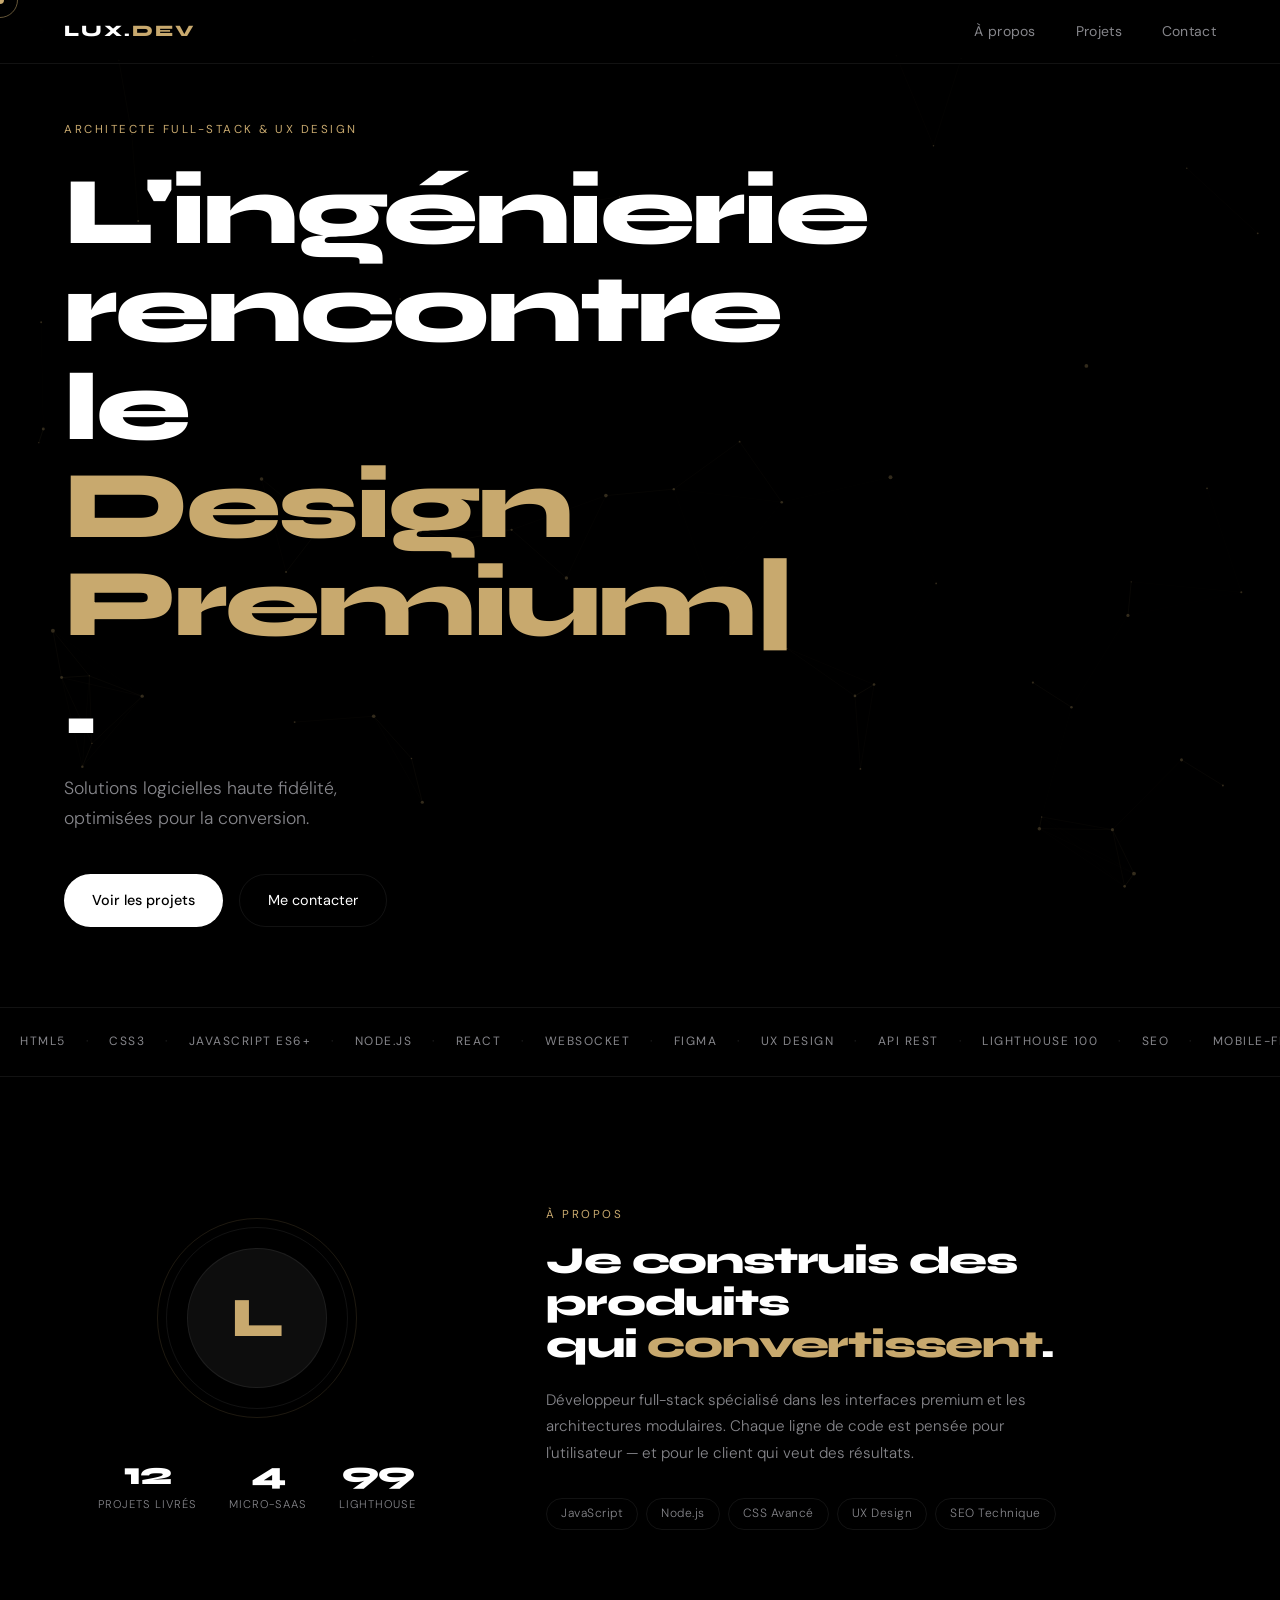
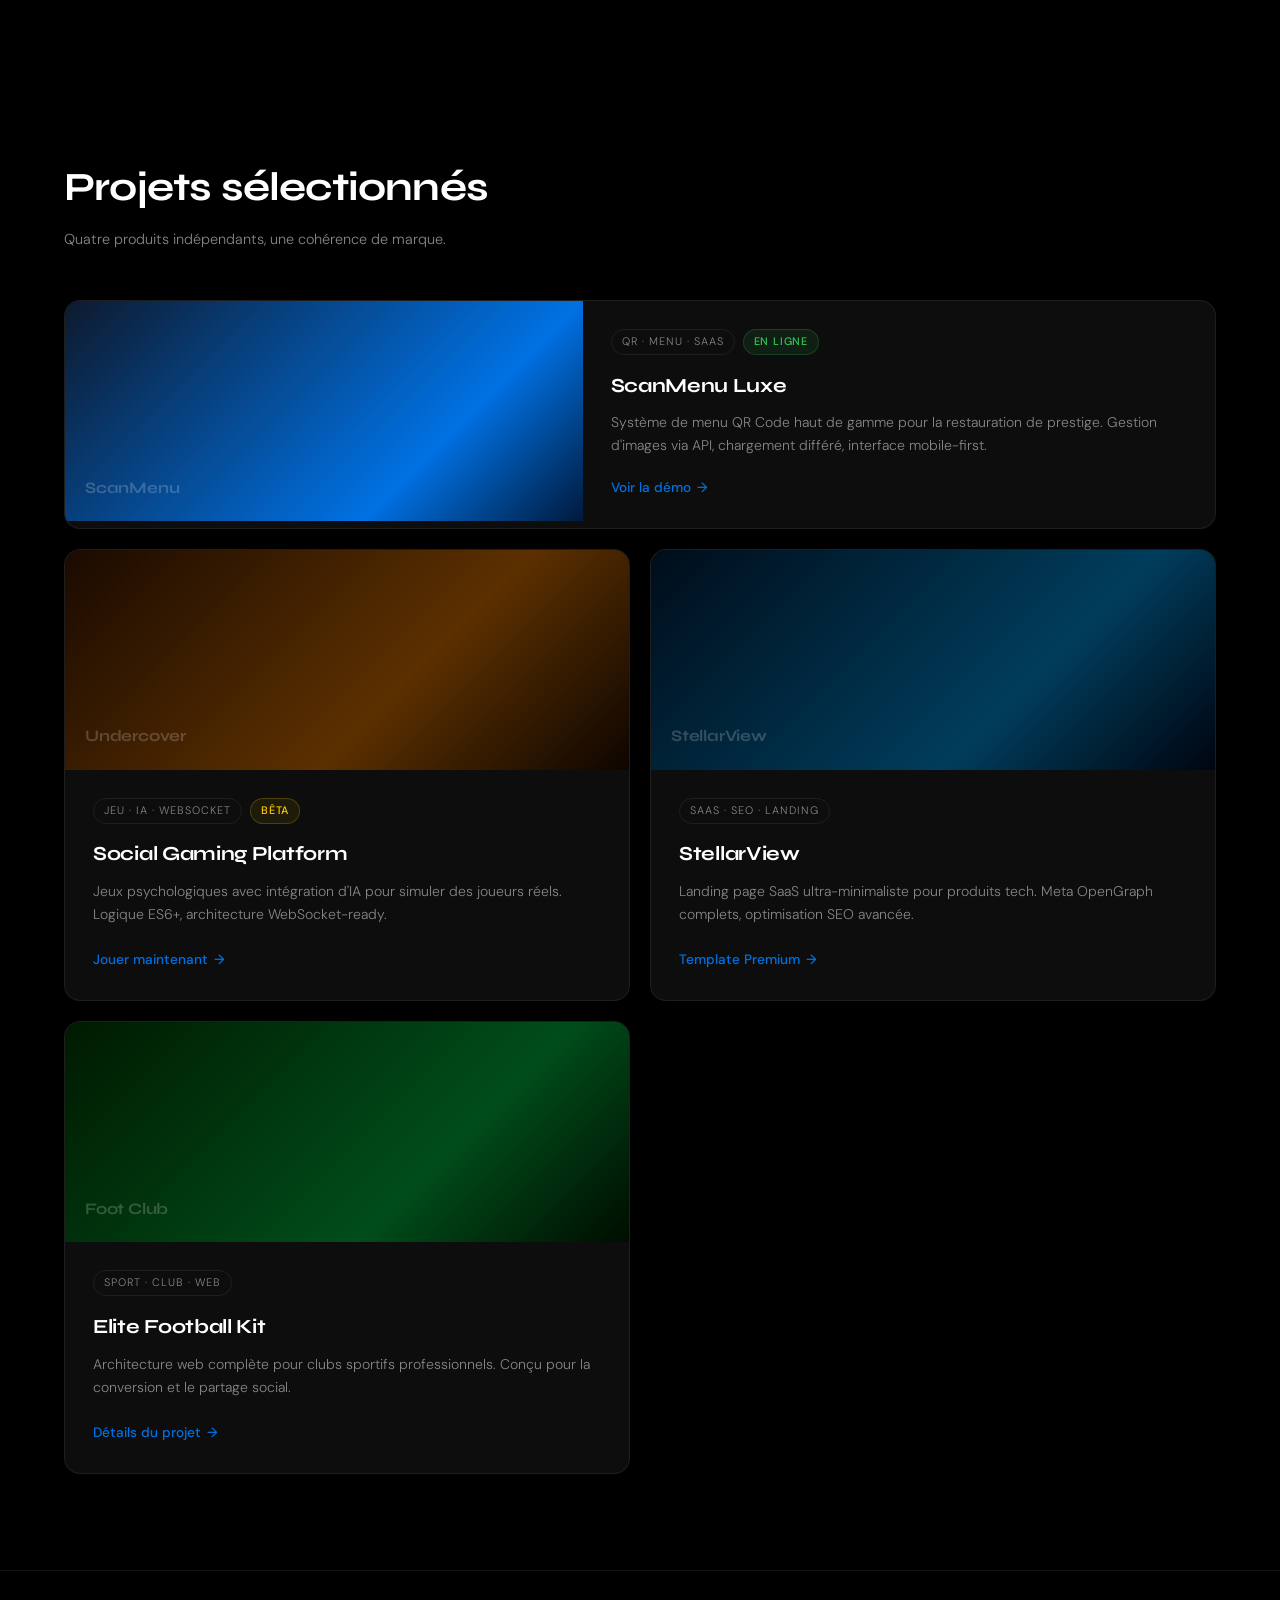
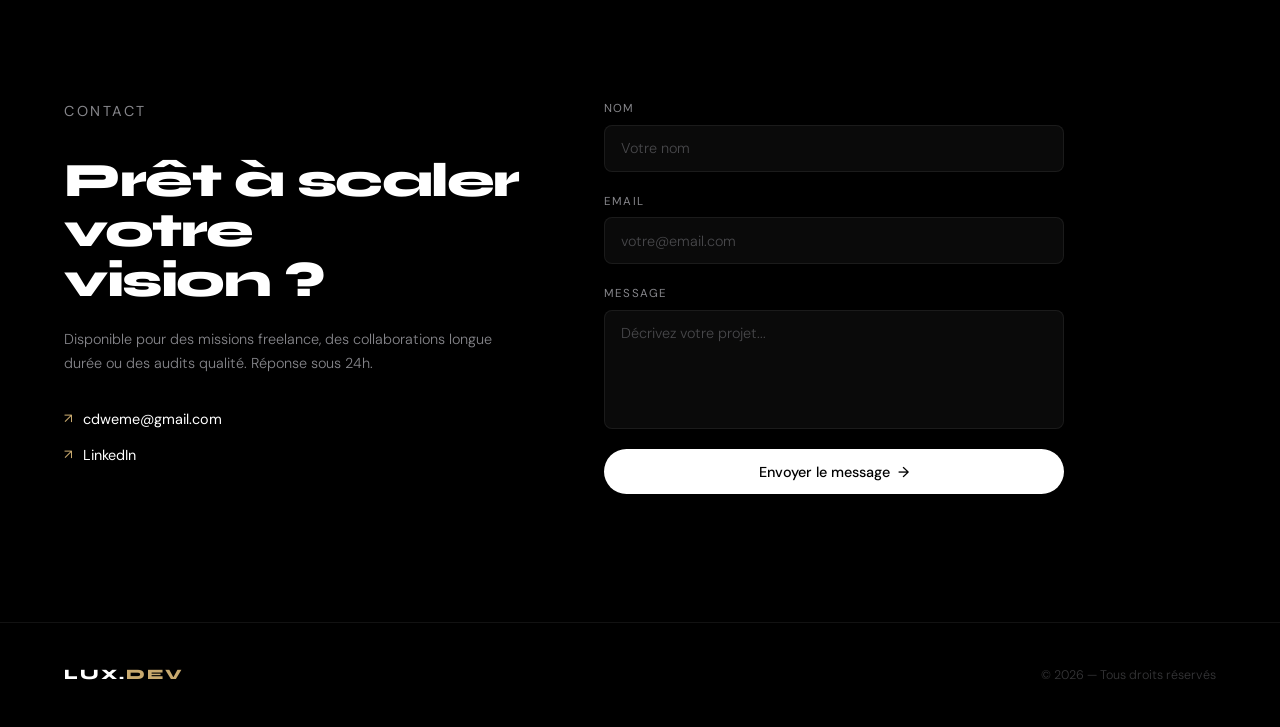
==== projects/portfolio/index.html @ 3e186658 "first commit" ====
<!DOCTYPE html>
<html lang="fr">
<head>
    <meta charset="UTF-8">
    <meta name="viewport" content="width=device-width, initial-scale=1.0">
    <title>LUX.DEV — Architecte Full-Stack & UX Design</title>
    <meta name="description" content="Portfolio de développement full-stack et design UX premium. Solutions logicielles haute fidélité, optimisées pour la conversion.">
    <meta property="og:title" content="LUX.DEV — Architecte Full-Stack & UX Design">
    <meta property="og:description" content="Solutions logicielles haute fidélité, optimisées pour la conversion.">
    <meta property="og:type" content="website">
    <link rel="stylesheet" href="style.css">
    <link rel="preconnect" href="https://fonts.googleapis.com">
    <link href="https://fonts.googleapis.com/css2?family=Syne:wght@400;600;700;800&family=DM+Sans:ital,wght@0,300;0,400;0,500;1,300&display=swap" rel="stylesheet">
</head>
<body>

    <!-- ===== LOADER ===== -->
    <div id="loader" aria-hidden="true">
        <div class="loader-logo">LUX.<span>DEV</span></div>
        <div class="loader-bar"><div class="loader-fill"></div></div>
    </div>

    <!-- ===== CURSEUR CUSTOM ===== -->
    <div id="cursor" aria-hidden="true"></div>
    <div id="cursor-follower" aria-hidden="true"></div>

    <!-- ===== BARRE DE PROGRESSION SCROLL ===== -->
    <div id="scroll-progress" aria-hidden="true"></div>

    <!-- ===== CANVAS PARTICULES ===== -->
    <canvas id="particles-canvas" aria-hidden="true"></canvas>

    <!-- ===== NAVIGATION ===== -->
    <nav class="navbar" aria-label="Navigation principale">
        <a href="#" class="logo" aria-label="LUX.DEV — accueil">LUX.<span class="logo-accent">DEV</span></a>

        <div class="nav-links" id="nav-links">
            <a href="#about" class="nav-item">À propos</a>
            <a href="#projets" class="nav-item">Projets</a>
            <a href="#contact" class="nav-item">Contact</a>
        </div>

        <!-- Burger mobile -->
        <button class="burger" id="burger" aria-label="Ouvrir le menu" aria-expanded="false">
            <span></span><span></span><span></span>
        </button>
    </nav>

    <!-- ===== MENU MOBILE OVERLAY ===== -->
    <div class="mobile-overlay" id="mobile-overlay" aria-hidden="true">
        <div class="mobile-links">
            <a href="#about" class="mobile-link" data-close>À propos</a>
            <a href="#projets" class="mobile-link" data-close>Projets</a>
            <a href="#contact" class="mobile-link" data-close>Contact</a>
        </div>
    </div>

    <!-- ===== HERO ===== -->
    <header class="hero">
        <p class="hero-label reveal">Architecte Full-Stack & UX Design</p>
        <h1 class="reveal-up">
            L'ingénierie rencontre<br>
            le <span class="typewriter-wrap"><span id="typewriter"></span><span class="cursor-blink">|</span></span>.
        </h1>
        <p class="hero-sub reveal-up delay-2">Solutions logicielles haute fidélité,<br>optimisées pour la conversion.</p>
        <div class="hero-actions reveal-up delay-3">
            <a href="#projets" class="btn-primary magnetic">Voir les projets</a>
            <a href="#contact" class="btn-ghost magnetic">Me contacter</a>
        </div>
    </header>

    <!-- ===== MARQUEE TECH STACK ===== -->
    <section class="marquee-section" aria-label="Technologies maîtrisées">
        <div class="marquee-track">
            <div class="marquee-inner">
                <span>HTML5</span><span class="sep">·</span>
                <span>CSS3</span><span class="sep">·</span>
                <span>JavaScript ES6+</span><span class="sep">·</span>
                <span>Node.js</span><span class="sep">·</span>
                <span>React</span><span class="sep">·</span>
                <span>WebSocket</span><span class="sep">·</span>
                <span>Figma</span><span class="sep">·</span>
                <span>UX Design</span><span class="sep">·</span>
                <span>API REST</span><span class="sep">·</span>
                <span>Lighthouse 100</span><span class="sep">·</span>
                <span>SEO</span><span class="sep">·</span>
                <span>Mobile-First</span><span class="sep">·</span>
            </div>
            <!-- Doublon pour seamless loop -->
            <div class="marquee-inner" aria-hidden="true">
                <span>HTML5</span><span class="sep">·</span>
                <span>CSS3</span><span class="sep">·</span>
                <span>JavaScript ES6+</span><span class="sep">·</span>
                <span>Node.js</span><span class="sep">·</span>
                <span>React</span><span class="sep">·</span>
                <span>WebSocket</span><span class="sep">·</span>
                <span>Figma</span><span class="sep">·</span>
                <span>UX Design</span><span class="sep">·</span>
                <span>API REST</span><span class="sep">·</span>
                <span>Lighthouse 100</span><span class="sep">·</span>
                <span>SEO</span><span class="sep">·</span>
                <span>Mobile-First</span><span class="sep">·</span>
            </div>
        </div>
    </section>

    <!-- ===== ABOUT ===== -->
    <section id="about" class="about-section">
        <div class="about-inner">
            <div class="about-avatar reveal-left">
                <div class="avatar-ring">
                    <div class="avatar-core">L</div>
                </div>
                <div class="about-stats">
                    <div class="stat-item">
                        <span class="stat-num counter" data-target="12">0</span>
                        <span class="stat-label">Projets livrés</span>
                    </div>
                    <div class="stat-item">
                        <span class="stat-num counter" data-target="4">0</span>
                        <span class="stat-label">Micro-SaaS</span>
                    </div>
                    <div class="stat-item">
                        <span class="stat-num counter" data-target="100">0</span>
                        <span class="stat-label">Lighthouse</span>
                    </div>
                </div>
            </div>
            <div class="about-text reveal-right">
                <p class="about-eyebrow">À propos</p>
                <h2>Je construis des produits<br>qui <em>convertissent</em>.</h2>
                <p class="about-desc">Développeur full-stack spécialisé dans les interfaces premium et les architectures modulaires. Chaque ligne de code est pensée pour l'utilisateur — et pour le client qui veut des résultats.</p>
                <div class="tech-badges">
                    <span class="tech-badge">JavaScript</span>
                    <span class="tech-badge">Node.js</span>
                    <span class="tech-badge">CSS Avancé</span>
                    <span class="tech-badge">UX Design</span>
                    <span class="tech-badge">SEO Technique</span>
                </div>
            </div>
        </div>
    </section>

    <!-- ===== PROJETS ===== -->
    <section id="projets" aria-labelledby="section-projets-titre">
        <div class="section-header reveal-up">
            <h2 id="section-projets-titre">Projets sélectionnés</h2>
            <p class="section-sub">Quatre produits indépendants, une cohérence de marque.</p>
        </div>

        <div class="grid-container">

            <article class="project-card card-featured reveal-up tilt-card">
                <div class="project-visual" aria-hidden="true">
                    <div class="visual-inner scan-bg">
                        <span class="visual-label">ScanMenu</span>
                        <div class="visual-shine"></div>
                    </div>
                </div>
                <div class="project-content">
                    <div class="card-meta">
                        <span class="tag">QR · Menu · SaaS</span>
                        <span class="tag-status live">En ligne</span>
                    </div>
                    <h3>ScanMenu Luxe</h3>
                    <p>Système de menu QR Code haut de gamme pour la restauration de prestige. Gestion d'images via API, chargement différé, interface mobile-first.</p>
                    <a href="#" class="link-arrow" aria-label="Voir la démo de ScanMenu Luxe">Voir la démo</a>
                </div>
            </article>

            <article class="project-card reveal-up delay-1 tilt-card">
                <div class="project-visual" aria-hidden="true">
                    <div class="visual-inner game-bg">
                        <span class="visual-label">Undercover</span>
                        <div class="visual-shine"></div>
                    </div>
                </div>
                <div class="project-content">
                    <div class="card-meta">
                        <span class="tag">Jeu · IA · WebSocket</span>
                        <span class="tag-status beta">Bêta</span>
                    </div>
                    <h3>Social Gaming Platform</h3>
                    <p>Jeux psychologiques avec intégration d'IA pour simuler des joueurs réels. Logique ES6+, architecture WebSocket-ready.</p>
                    <a href="#" class="link-arrow" aria-label="Jouer à Social Gaming Platform">Jouer maintenant</a>
                </div>
            </article>

            <article class="project-card reveal-up delay-2 tilt-card">
                <div class="project-visual" aria-hidden="true">
                    <div class="visual-inner stellar-bg">
                        <span class="visual-label">StellarView</span>
                        <div class="visual-shine"></div>
                    </div>
                </div>
                <div class="project-content">
                    <div class="card-meta">
                        <span class="tag">SaaS · SEO · Landing</span>
                    </div>
                    <h3>StellarView</h3>
                    <p>Landing page SaaS ultra-minimaliste pour produits tech. Meta OpenGraph complets, optimisation SEO avancée.</p>
                    <a href="#" class="link-arrow" aria-label="Accéder au template StellarView">Template Premium</a>
                </div>
            </article>

            <article class="project-card reveal-up delay-3 tilt-card">
                <div class="project-visual" aria-hidden="true">
                    <div class="visual-inner foot-bg">
                        <span class="visual-label">Foot Club</span>
                        <div class="visual-shine"></div>
                    </div>
                </div>
                <div class="project-content">
                    <div class="card-meta">
                        <span class="tag">Sport · Club · Web</span>
                    </div>
                    <h3>Elite Football Kit</h3>
                    <p>Architecture web complète pour clubs sportifs professionnels. Conçu pour la conversion et le partage social.</p>
                    <a href="#" class="link-arrow" aria-label="Voir les détails du projet Foot Club">Détails du projet</a>
                </div>
            </article>

        </div>
    </section>

    <!-- ===== CONTACT ===== -->
    <section id="contact" class="contact-section">
        <div class="contact-inner">
            <div class="contact-left reveal-left">
                <p class="about-eyebrow">Contact</p>
                <h2 id="contact-titre">Prêt à scaler<br>votre vision&nbsp;?</h2>
                <p>Disponible pour des missions freelance, des collaborations longue durée ou des audits qualité. Réponse sous 24h.</p>
                <div class="contact-details">
                    <a href="mailto:cdweme@gmail.com" class="contact-line" aria-label="Envoyer un email">
                        <span class="contact-icon" aria-hidden="true">↗</span>cdweme@gmail.com
                    </a>
                    <a href="https://linkedin.com" target="_blank" rel="noopener" class="contact-line" aria-label="LinkedIn">
                        <span class="contact-icon" aria-hidden="true">↗</span>LinkedIn
                    </a>
                </div>
            </div>
            <div class="contact-right reveal-right">
                <form action="https://formspree.io/f/xlgvonre"  method="POST" class="contact-form" id="contact-form" aria-label="Formulaire de contact" novalidate>
                    <div class="field-group">
                        <label for="nom">Nom</label>
                        <input type="text" id="nom" name="nom" placeholder="Votre nom" required autocomplete="name">
                    </div>
                    <div class="field-group">
                        <label for="email">Email</label>
                        <input type="email" id="email" name="email" placeholder="votre@email.com" required autocomplete="email">
                    </div>
                    <div class="field-group">
                        <label for="message">Message</label>
                        <textarea id="message" name="message" rows="5" placeholder="Décrivez votre projet..." required></textarea>
                    </div>
                    <button type="submit" class="btn-primary full-width magnetic" aria-label="Envoyer le message">
                        <span class="btn-text">Envoyer le message</span>
                        <span class="btn-arrow">→</span>
                    </button>
                </form>
            </div>
        </div>
    </section>

    <!-- ===== FOOTER ===== -->
    <footer class="site-footer">
        <span class="footer-logo">LUX.<span class="logo-accent">DEV</span></span>
        <p class="footer-copy">© 2026 — Tous droits réservés</p>
    </footer>

    <script src="main.js"></script>
</body>
</html>
---- projects/portfolio/style.css ----
/* ============================================================
   LUX.DEV — Portfolio CSS Complet
   Charte : #000 / #FFF / Or #C8A96E / Accent #0071E3
   Typo : Syne (display) + DM Sans (corps)
   ============================================================ */

:root {
    --bg:           #000000;
    --bg-2:         #080808;
    --card-bg:      #0d0d0d;
    --surface:      rgba(255,255,255,0.04);
    --text:         #ffffff;
    --muted:        #86868b;
    --border:       rgba(255,255,255,0.07);
    --border-h:     rgba(255,255,255,0.14);
    --accent:       #0071e3;
    --gold:         #c8a96e;
    --gold-dim:     rgba(200,169,110,0.15);
    --radius:       16px;
    --radius-sm:    8px;
    --ease:         cubic-bezier(0.2, 0, 0.2, 1);
    --ease-spring:  cubic-bezier(0.34, 1.56, 0.64, 1);
    --t:            0.4s;
}

/* ===== RESET ===== */
*, *::before, *::after { box-sizing: border-box; margin: 0; padding: 0; }
html { scroll-behavior: smooth; }
body {
    background: var(--bg);
    color: var(--text);
    font-family: 'DM Sans', sans-serif;
    font-weight: 300;
    line-height: 1.65;
    overflow-x: hidden;
    -webkit-font-smoothing: antialiased;
    cursor: none; /* On cache le curseur natif */
}
a, button { cursor: none; }

/* ===== LOADER ===== */
#loader {
    position: fixed; inset: 0; z-index: 9999;
    background: #000;
    display: flex; flex-direction: column;
    align-items: center; justify-content: center; gap: 2rem;
    transition: opacity 0.6s var(--ease), visibility 0.6s;
}
#loader.hidden { opacity: 0; visibility: hidden; pointer-events: none; }

.loader-logo {
    font-family: 'Syne', sans-serif;
    font-weight: 800; font-size: 1.4rem;
    letter-spacing: 3px;
}
.loader-logo span { color: var(--gold); }

.loader-bar {
    width: 160px; height: 1px;
    background: rgba(255,255,255,0.1);
    border-radius: 1px; overflow: hidden;
}
.loader-fill {
    height: 100%; width: 0;
    background: var(--gold);
    animation: load-fill 1.2s var(--ease) forwards;
}
@keyframes load-fill { to { width: 100%; } }

/* ===== CURSEUR ===== */
#cursor {
    position: fixed; width: 8px; height: 8px;
    background: var(--gold); border-radius: 50%;
    pointer-events: none; z-index: 9998;
    transform: translate(-50%, -50%);
    transition: transform 0.1s, width 0.3s var(--ease), height 0.3s var(--ease), background 0.3s;
    will-change: left, top;
}
#cursor-follower {
    position: fixed; width: 36px; height: 36px;
    border: 1px solid rgba(200,169,110,0.5);
    border-radius: 50%; pointer-events: none; z-index: 9997;
    transform: translate(-50%, -50%);
    transition: width 0.4s var(--ease), height 0.4s var(--ease), border-color 0.3s, opacity 0.3s;
    will-change: left, top;
}
body.cursor-hover #cursor { width: 48px; height: 48px; background: transparent; border: 1px solid var(--gold); }
body.cursor-hover #cursor-follower { opacity: 0; }

/* ===== BARRE SCROLL ===== */
#scroll-progress {
    position: fixed; top: 0; left: 0; height: 2px;
    background: var(--gold); z-index: 9000;
    width: 0%; transition: width 0.1s linear;
}

/* ===== CANVAS PARTICULES ===== */
#particles-canvas {
    position: fixed; inset: 0;
    z-index: 0; pointer-events: none;
    opacity: 0.5;
}

/* ===== REVEAL ANIMATIONS ===== */
.reveal, .reveal-up, .reveal-left, .reveal-right {
    opacity: 0;
    transition: opacity 0.8s var(--ease), transform 0.8s var(--ease);
}
.reveal         { transform: none; }
.reveal-up      { transform: translateY(40px); }
.reveal-left    { transform: translateX(-40px); }
.reveal-right   { transform: translateX(40px); }

.reveal.visible, .reveal-up.visible,
.reveal-left.visible, .reveal-right.visible {
    opacity: 1; transform: none;
}

.delay-1 { transition-delay: 0.1s; }
.delay-2 { transition-delay: 0.2s; }
.delay-3 { transition-delay: 0.3s; }

/* ===== NAVBAR ===== */
.navbar {
    position: fixed; top: 0; left: 0; right: 0;
    z-index: 500;
    display: flex; align-items: center; justify-content: space-between;
    padding: 0 5%; height: 64px;
    background: rgba(0,0,0,0.7);
    backdrop-filter: blur(20px);
    border-bottom: 1px solid var(--border);
    transition: background 0.3s;
}
.navbar.scrolled { background: rgba(0,0,0,0.9); }

.logo {
    font-family: 'Syne', sans-serif;
    font-weight: 800; font-size: 1rem;
    letter-spacing: 2px; text-decoration: none; color: var(--text);
    position: relative; z-index: 1;
}
.logo-accent { color: var(--gold); }

.nav-links { display: flex; align-items: center; gap: 2.5rem; }
.nav-item {
    color: var(--muted); text-decoration: none;
    font-size: 0.875rem; font-weight: 400;
    letter-spacing: 0.3px;
    transition: color 0.2s;
    position: relative;
}
.nav-item::after {
    content: ''; position: absolute; bottom: -3px; left: 0;
    width: 0; height: 1px; background: var(--gold);
    transition: width 0.3s var(--ease);
}
.nav-item:hover { color: var(--text); }
.nav-item:hover::after { width: 100%; }

/* ===== BURGER ===== */
.burger {
    display: none; flex-direction: column; gap: 5px;
    background: none; border: none; padding: 6px;
    position: relative; z-index: 600;
}
.burger span {
    display: block; width: 22px; height: 1px;
    background: var(--text);
    transition: transform 0.3s var(--ease), opacity 0.3s;
}
.burger.open span:nth-child(1) { transform: translateY(6px) rotate(45deg); }
.burger.open span:nth-child(2) { opacity: 0; }
.burger.open span:nth-child(3) { transform: translateY(-6px) rotate(-45deg); }

/* ===== MOBILE OVERLAY ===== */
.mobile-overlay {
    position: fixed; inset: 0; z-index: 550;
    background: rgba(0,0,0,0.97);
    backdrop-filter: blur(20px);
    display: flex; align-items: center; justify-content: center;
    opacity: 0; visibility: hidden;
    transition: opacity 0.4s var(--ease), visibility 0.4s;
}
.mobile-overlay.open { opacity: 1; visibility: visible; }
.mobile-links { display: flex; flex-direction: column; gap: 2rem; text-align: center; }
.mobile-link {
    font-family: 'Syne', sans-serif;
    font-size: 2.5rem; font-weight: 700;
    color: var(--muted); text-decoration: none;
    letter-spacing: -1px;
    transition: color 0.2s;
}
.mobile-link:hover { color: var(--text); }

/* ===== HERO ===== */
.hero {
    min-height: 100vh;
    display: flex; flex-direction: column;
    justify-content: center; align-items: flex-start;
    padding: 120px 5% 80px;
    position: relative; z-index: 1;
}
.hero-label {
    font-size: 0.72rem; letter-spacing: 2.5px;
    text-transform: uppercase; color: var(--gold);
    margin-bottom: 1.5rem; font-weight: 400;
}
h1 {
    font-family: 'Syne', sans-serif;
    font-size: clamp(3rem, 7.5vw, 6rem);
    font-weight: 800; line-height: 1.02;
    letter-spacing: -3px; margin-bottom: 1.5rem;
}
.typewriter-wrap { position: relative; display: inline-block; }
#typewriter { color: var(--gold); }
.cursor-blink {
    color: var(--gold);
    animation: blink 0.9s step-end infinite;
}
@keyframes blink { 50% { opacity: 0; } }

.hero-sub {
    font-size: 1.1rem; color: var(--muted);
    margin-bottom: 2.5rem; line-height: 1.7;
    max-width: 460px;
}
.hero-actions { display: flex; gap: 1rem; flex-wrap: wrap; }

/* ===== BOUTONS ===== */
.btn-primary {
    display: inline-flex; align-items: center; gap: 8px;
    background: var(--text); color: var(--bg);
    padding: 0.85rem 1.75rem;
    border-radius: 100px; text-decoration: none;
    font-family: 'DM Sans', sans-serif;
    font-size: 0.9rem; font-weight: 500;
    border: none; transition: opacity 0.3s, transform 0.3s var(--ease);
}
.btn-primary:hover { opacity: 0.88; transform: translateY(-2px); }
.btn-primary.full-width { width: 100%; justify-content: center; }
.btn-arrow { transition: transform 0.3s var(--ease); }
.btn-primary:hover .btn-arrow { transform: translateX(4px); }

.btn-ghost {
    display: inline-block;
    background: transparent; color: var(--text);
    padding: 0.85rem 1.75rem; border-radius: 100px;
    text-decoration: none; font-size: 0.9rem; font-weight: 400;
    border: 1px solid var(--border);
    transition: border-color 0.3s, background 0.3s;
}
.btn-ghost:hover { border-color: var(--border-h); background: var(--surface); }

/* ===== MARQUEE ===== */
.marquee-section {
    position: relative; z-index: 1;
    padding: 1.5rem 0;
    border-top: 1px solid var(--border);
    border-bottom: 1px solid var(--border);
    overflow: hidden;
}
.marquee-track { display: flex; width: 100%; overflow: hidden; }
.marquee-inner {
    display: flex; align-items: center; gap: 0;
    white-space: nowrap;
    animation: marquee 28s linear infinite;
    flex-shrink: 0;
}
.marquee-inner span {
    font-size: 0.75rem; letter-spacing: 1.5px;
    text-transform: uppercase; color: var(--muted);
    padding: 0 1.25rem; font-weight: 400;
    transition: color 0.2s;
}
.marquee-inner span:hover { color: var(--gold); }
.marquee-inner .sep { color: var(--border-h); padding: 0; }
@keyframes marquee {
    from { transform: translateX(0); }
    to   { transform: translateX(-100%); }
}

/* ===== ABOUT ===== */
.about-section {
    padding: 8rem 5%;
    position: relative; z-index: 1;
}
.about-inner {
    display: grid;
    grid-template-columns: 1fr 1.6fr;
    gap: 6rem; align-items: center;
    max-width: 1100px;
}
.about-avatar {
    display: flex; flex-direction: column; align-items: center; gap: 2.5rem;
}
.avatar-ring {
    width: 200px; height: 200px;
    border-radius: 50%;
    border: 1px solid var(--gold-dim);
    display: flex; align-items: center; justify-content: center;
    position: relative;
    animation: ring-rotate 12s linear infinite;
}
.avatar-ring::before {
    content: '';
    position: absolute; inset: 8px;
    border-radius: 50%;
    border: 1px solid var(--border);
}
@keyframes ring-rotate {
    from { box-shadow: 0 0 0 0 var(--gold-dim); }
    50%  { box-shadow: 0 0 30px 4px var(--gold-dim); }
    to   { box-shadow: 0 0 0 0 var(--gold-dim); }
}
.avatar-core {
    width: 140px; height: 140px;
    border-radius: 50%;
    background: var(--card-bg);
    border: 1px solid var(--border);
    display: flex; align-items: center; justify-content: center;
    font-family: 'Syne', sans-serif;
    font-size: 3.5rem; font-weight: 800; color: var(--gold);
}
.about-stats {
    display: flex; gap: 2rem;
}
.stat-item { text-align: center; }
.stat-num {
    display: block;
    font-family: 'Syne', sans-serif;
    font-size: 2rem; font-weight: 800;
    letter-spacing: -1px; color: var(--text);
    line-height: 1;
}
.stat-label {
    font-size: 0.7rem; letter-spacing: 1px;
    text-transform: uppercase; color: var(--muted);
    margin-top: 4px;
}

.about-eyebrow {
    font-size: 0.72rem; letter-spacing: 2.5px;
    text-transform: uppercase; color: var(--gold);
    margin-bottom: 1rem; font-weight: 400;
}
.about-text h2 {
    font-family: 'Syne', sans-serif;
    font-size: clamp(1.8rem, 3vw, 2.6rem);
    font-weight: 800; letter-spacing: -1.2px;
    line-height: 1.1; margin-bottom: 1.25rem;
}
.about-text h2 em {
    font-style: normal; color: var(--gold);
}
.about-desc {
    font-size: 0.95rem; color: var(--muted);
    line-height: 1.75; margin-bottom: 2rem;
    max-width: 480px;
}
.tech-badges { display: flex; flex-wrap: wrap; gap: 0.5rem; }
.tech-badge {
    font-size: 0.75rem; letter-spacing: 0.5px;
    padding: 5px 14px; border-radius: 100px;
    border: 1px solid var(--border);
    color: var(--muted);
    transition: border-color 0.2s, color 0.2s;
}
.tech-badge:hover { border-color: var(--gold); color: var(--gold); }

/* ===== PROJETS ===== */
#projets {
    padding: 6rem 5%;
    position: relative; z-index: 1;
}
.section-header { margin-bottom: 3rem; }
.section-header h2 {
    font-family: 'Syne', sans-serif;
    font-size: clamp(1.8rem, 3.5vw, 2.5rem);
    font-weight: 700; letter-spacing: -0.8px; margin-bottom: 0.5rem;
}
.section-sub { font-size: 0.9rem; color: var(--muted); }

.grid-container {
    display: grid;
    grid-template-columns: repeat(2, 1fr);
    gap: 1.25rem;
}
.project-card {
    background: var(--card-bg);
    border-radius: var(--radius);
    overflow: hidden;
    border: 1px solid var(--border);
    display: flex; flex-direction: column;
    transition: border-color var(--t) var(--ease), transform var(--t) var(--ease), box-shadow var(--t) var(--ease);
    transform-style: preserve-3d;
}
.project-card:hover {
    border-color: var(--border-h);
    box-shadow: 0 24px 60px rgba(0,0,0,0.6);
}
.card-featured {
    grid-column: span 2;
    flex-direction: row;
}
.card-featured .project-visual {
    width: 45%; flex-shrink: 0;
}
.card-featured .project-content {
    flex: 1; display: flex;
    flex-direction: column; justify-content: center;
}

.project-visual { height: 220px; overflow: hidden; position: relative; }
.visual-inner {
    width: 100%; height: 100%;
    display: flex; align-items: flex-end; padding: 1.25rem;
    position: relative; overflow: hidden;
}
.visual-shine {
    position: absolute; top: -50%; left: -60%;
    width: 80%; height: 200%;
    background: linear-gradient(105deg, transparent 40%, rgba(255,255,255,0.04) 50%, transparent 60%);
    transform: skewX(-15deg);
    transition: left 0.6s var(--ease);
}
.project-card:hover .visual-shine { left: 120%; }

.visual-label {
    font-family: 'Syne', sans-serif;
    font-size: 1rem; font-weight: 700;
    letter-spacing: -0.2px;
    color: rgba(255,255,255,0.2);
    position: relative; z-index: 1;
}

.scan-bg    { background: linear-gradient(135deg, #0d1a2e 0%, #0071e3 70%, #001a3d 100%); }
.game-bg    { background: linear-gradient(135deg, #1a0a00 0%, #5c3000 60%, #0d0500 100%); }
.stellar-bg { background: linear-gradient(135deg, #000d1a 0%, #003d5c 65%, #000510 100%); }
.foot-bg    { background: linear-gradient(135deg, #001a00 0%, #004d1a 65%, #000d00 100%); }

.project-content { padding: 1.75rem; }
.card-meta { display: flex; align-items: center; gap: 0.5rem; flex-wrap: wrap; margin-bottom: 0.85rem; }

.tag {
    font-size: 0.68rem; letter-spacing: 1px; text-transform: uppercase;
    color: var(--muted); border: 1px solid var(--border);
    padding: 3px 10px; border-radius: 100px;
}
.tag-status {
    font-size: 0.68rem; letter-spacing: 0.8px; text-transform: uppercase;
    padding: 3px 10px; border-radius: 100px; font-weight: 500;
}
.tag-status.live {
    background: rgba(52,199,89,0.1); color: #34c759;
    border: 1px solid rgba(52,199,89,0.2);
}
.tag-status.beta {
    background: rgba(255,204,0,0.08); color: #ffcc00;
    border: 1px solid rgba(255,204,0,0.2);
}

.project-content h3 {
    font-family: 'Syne', sans-serif;
    font-size: 1.25rem; font-weight: 700;
    letter-spacing: -0.3px; margin-bottom: 0.6rem;
}
.project-content p {
    font-size: 0.875rem; color: var(--muted);
    line-height: 1.65; margin-bottom: 1.25rem;
}
.link-arrow {
    display: inline-flex; align-items: center; gap: 6px;
    color: var(--accent); text-decoration: none;
    font-size: 0.85rem; font-weight: 500;
}
.link-arrow::after { content: '→'; transition: transform 0.3s var(--ease); }
.link-arrow:hover::after { transform: translateX(5px); }

/* ===== CONTACT ===== */
.contact-section {
    padding: 8rem 5%;
    border-top: 1px solid var(--border);
    position: relative; z-index: 1;
}
.contact-inner {
    display: grid;
    grid-template-columns: 1fr 1fr;
    gap: 5rem; align-items: flex-start;
    max-width: 1000px;
}
.contact-left h2 {
    font-family: 'Syne', sans-serif;
    font-size: clamp(2rem, 4vw, 3rem);
    font-weight: 800; letter-spacing: -1.5px;
    line-height: 1.05; margin-bottom: 1.25rem;
}
.contact-left p { color: var(--muted); font-size: 0.9rem; line-height: 1.7; margin-bottom: 2rem; }
.contact-details { display: flex; flex-direction: column; gap: 0.75rem; }
.contact-line {
    display: flex; align-items: center; gap: 0.6rem;
    color: var(--text); text-decoration: none;
    font-size: 0.9rem; font-weight: 400;
    transition: color 0.2s;
}
.contact-line:hover { color: var(--gold); }
.contact-icon { color: var(--gold); font-size: 0.85rem; }

.contact-form { display: flex; flex-direction: column; gap: 1.25rem; }
.field-group { display: flex; flex-direction: column; gap: 0.4rem; }
.field-group label {
    font-size: 0.72rem; letter-spacing: 1.2px;
    text-transform: uppercase; color: var(--muted); font-weight: 400;
}
.field-group input,
.field-group textarea {
    background: var(--surface);
    border: 1px solid var(--border);
    border-radius: var(--radius-sm);
    padding: 0.85rem 1rem;
    color: var(--text);
    font-family: 'DM Sans', sans-serif;
    font-size: 0.9rem; font-weight: 300;
    outline: none; width: 100%;
    transition: border-color 0.3s;
    resize: none;
}
.field-group input::placeholder,
.field-group textarea::placeholder { color: rgba(134,134,139,0.5); }
.field-group input:focus,
.field-group textarea:focus { border-color: var(--border-h); }

/* ===== FOOTER ===== */
.site-footer {
    padding: 2.5rem 5%;
    border-top: 1px solid var(--border);
    display: flex; align-items: center; justify-content: space-between;
    position: relative; z-index: 1;
}
.footer-logo {
    font-family: 'Syne', sans-serif;
    font-weight: 800; font-size: 0.9rem; letter-spacing: 2px;
}
.footer-copy { font-size: 0.78rem; color: rgba(134,134,139,0.4); }

/* ===== RESPONSIVE ===== */
@media (max-width: 1024px) {
    .about-inner { gap: 3rem; }
    .contact-inner { gap: 3rem; }
}

@media (max-width: 768px) {
    body { cursor: auto; }
    #cursor, #cursor-follower { display: none; }
    a, button { cursor: pointer; }

    .nav-links { display: none; }
    .burger { display: flex; }

    .hero { padding: 100px 4% 60px; }
    h1 { letter-spacing: -1.5px; }

    .about-section { padding: 5rem 4%; }
    .about-inner { grid-template-columns: 1fr; gap: 3rem; }
    .about-avatar { flex-direction: row; align-items: center; gap: 1.5rem; }
    .avatar-ring { width: 100px; height: 100px; }
    .avatar-core { width: 70px; height: 70px; font-size: 2rem; }
    .about-stats { flex-direction: column; gap: 0.75rem; }

    #projets { padding: 4rem 4%; }
    .grid-container { grid-template-columns: 1fr; }
    .card-featured { grid-column: span 1; flex-direction: column; }
    .card-featured .project-visual { width: 100%; }

    .contact-section { padding: 5rem 4%; }
    .contact-inner { grid-template-columns: 1fr; gap: 3rem; }

    .site-footer { flex-direction: column; gap: 0.75rem; text-align: center; }
}

@media (max-width: 480px) {
    .hero-actions { flex-direction: column; }
    .btn-primary, .btn-ghost { text-align: center; justify-content: center; }
}
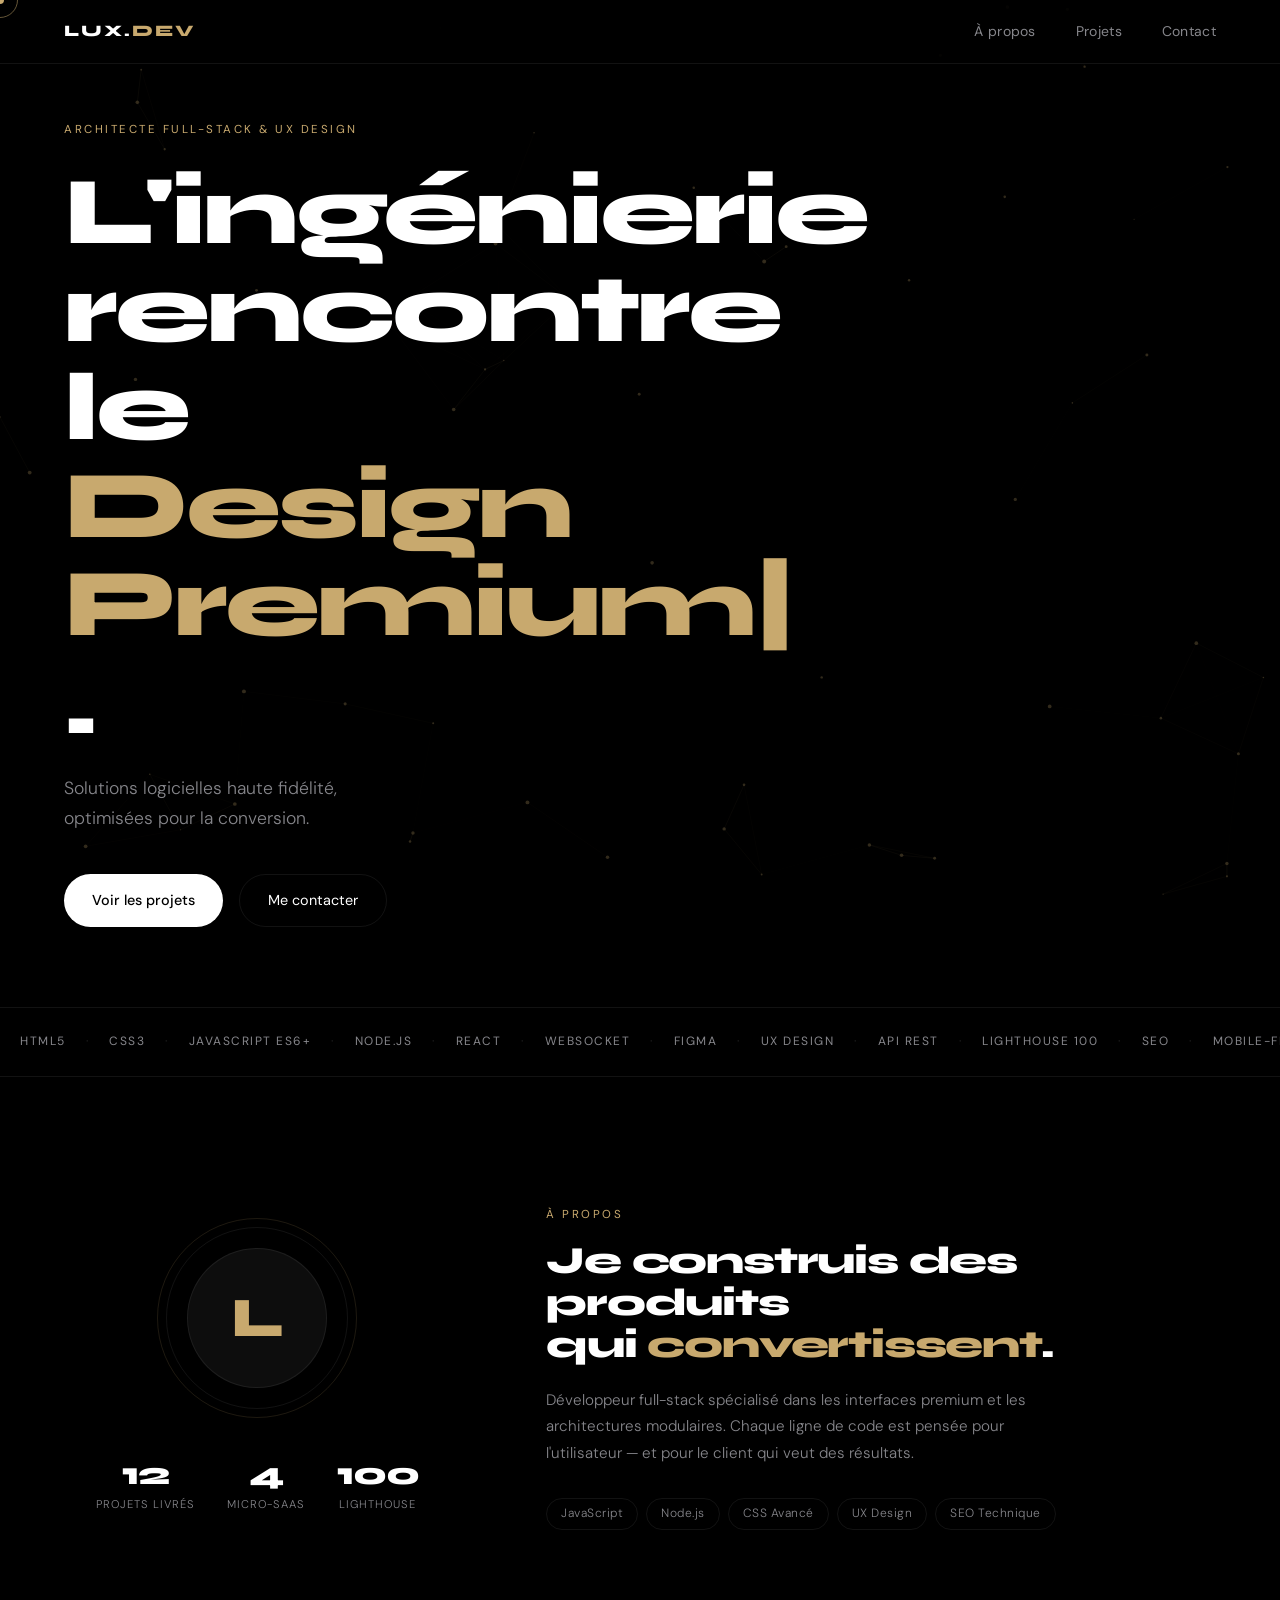
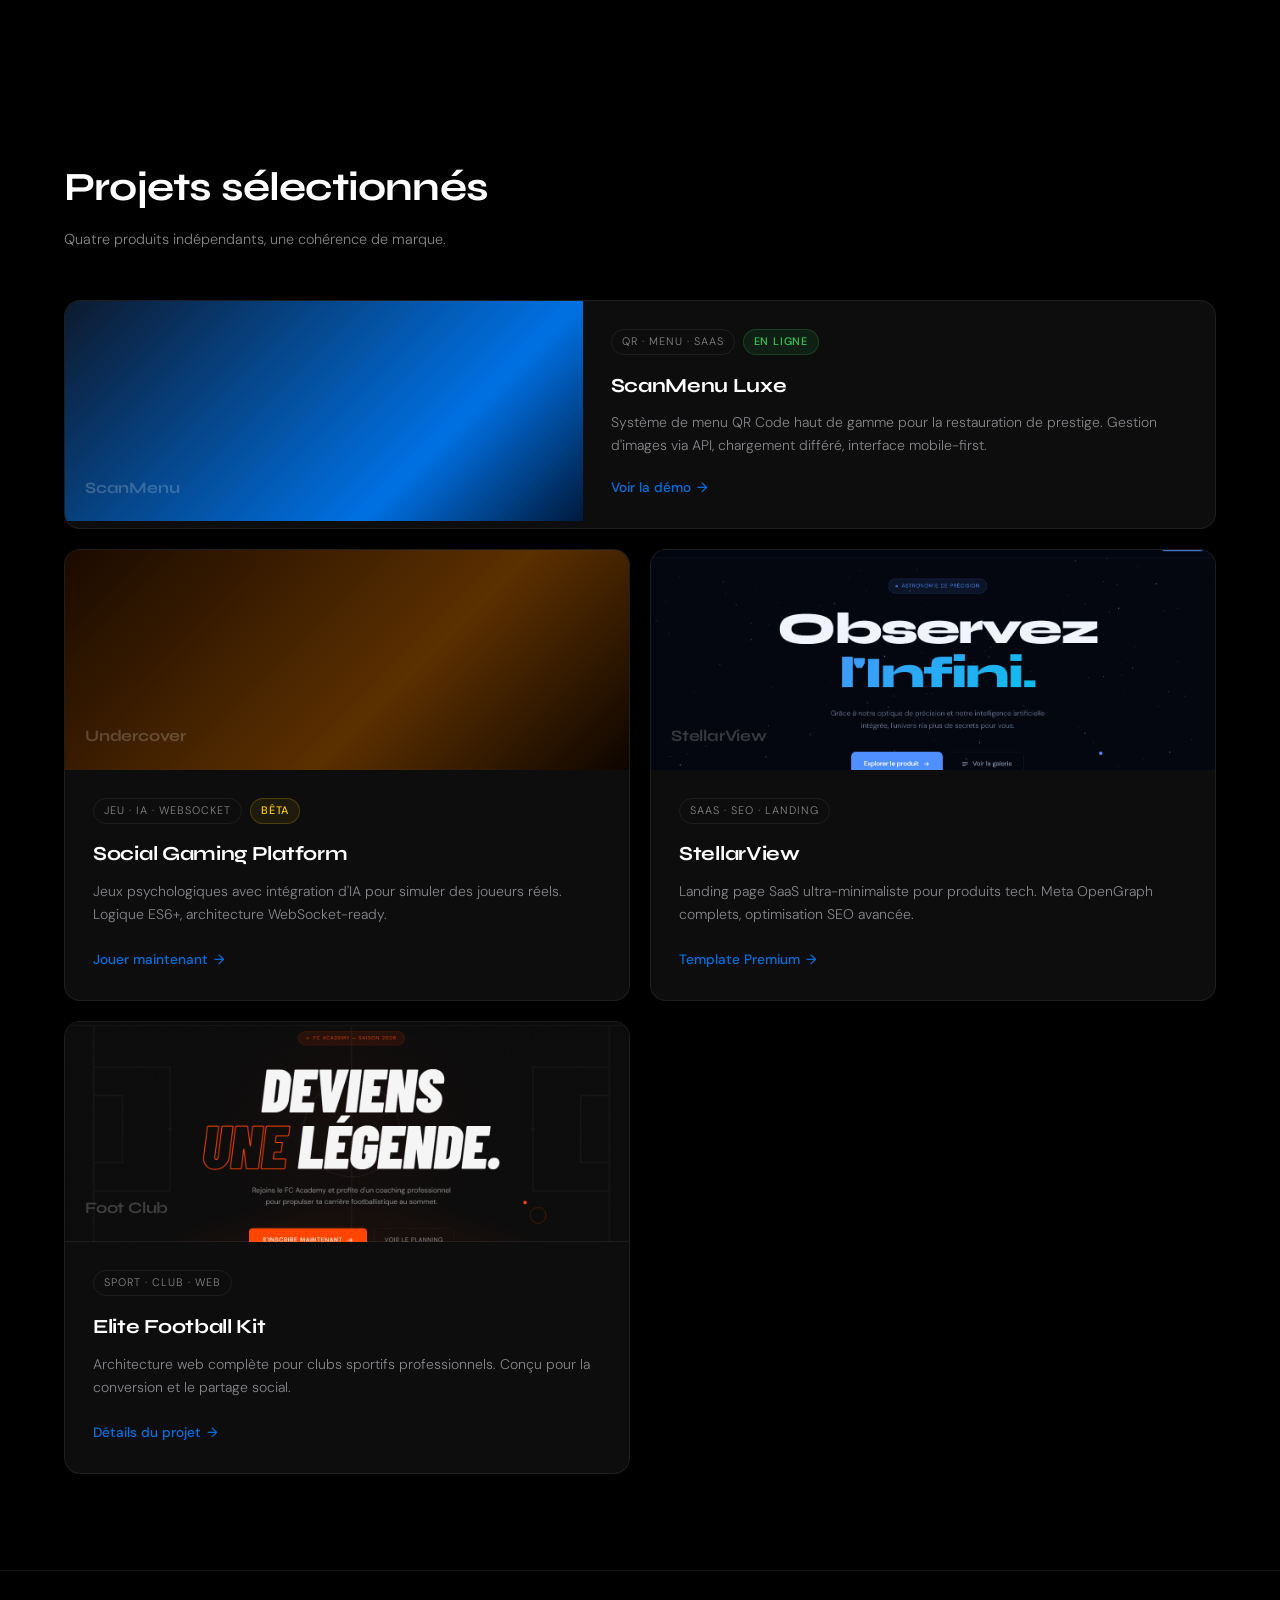
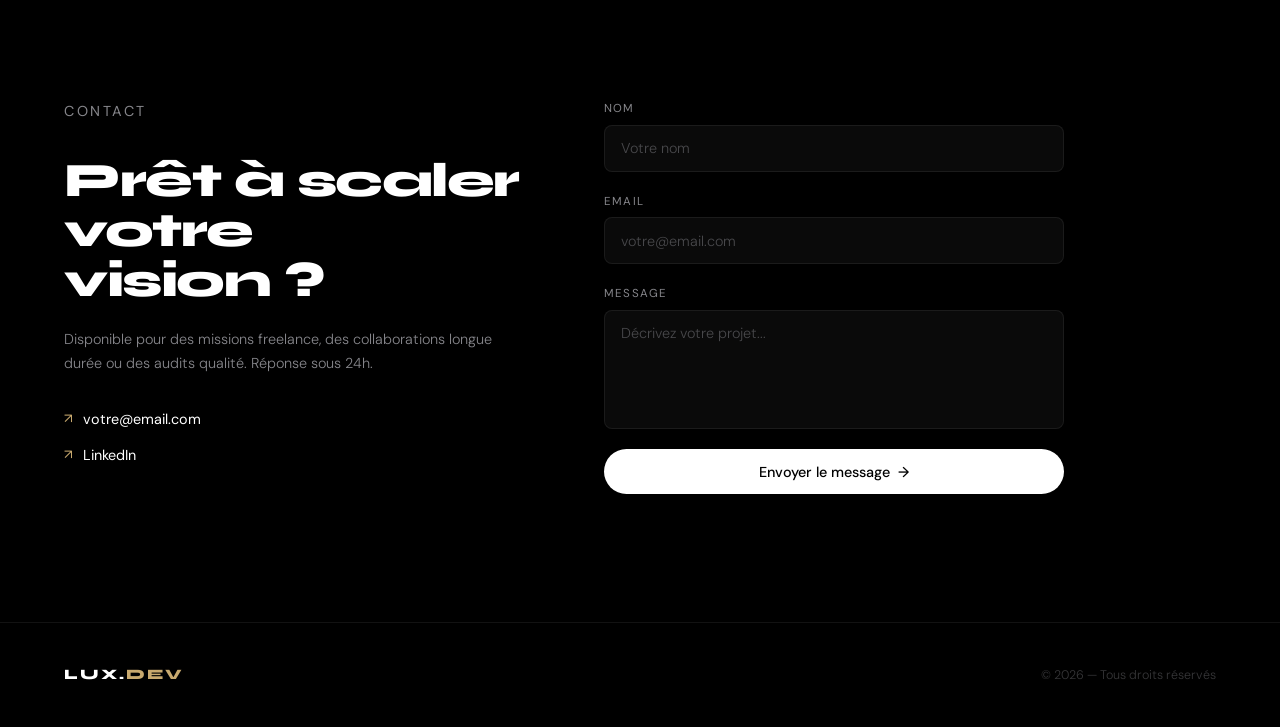
==== commit aad6d47b: "modif" ====
--- a/projects/portfolio/index.html
+++ b/projects/portfolio/index.html
@@ -60,7 +60,7 @@
         <p class="hero-label reveal">Architecte Full-Stack & UX Design</p>
         <h1 class="reveal-up">
             L'ingénierie rencontre<br>
-            le <span class="typewriter-wrap"><span id="typewriter"></span><span class="cursor-blink">|</span></span>.
+            <span id="typewriter-article">le</span> <span class="typewriter-wrap"><span id="typewriter"></span><span class="cursor-blink">|</span></span>.
         </h1>
         <p class="hero-sub reveal-up delay-2">Solutions logicielles haute fidélité,<br>optimisées pour la conversion.</p>
         <div class="hero-actions reveal-up delay-3">
@@ -164,7 +164,7 @@
                     </div>
                     <h3>ScanMenu Luxe</h3>
                     <p>Système de menu QR Code haut de gamme pour la restauration de prestige. Gestion d'images via API, chargement différé, interface mobile-first.</p>
-                    <a href="#" class="link-arrow" aria-label="Voir la démo de ScanMenu Luxe">Voir la démo</a>
+                    <a href="https://scanmenu-weld.vercel.app/" target="_blank" class="link-arrow" aria-label="Voir la démo de ScanMenu Luxe">Voir la démo</a>
                 </div>
             </article>
 
@@ -199,7 +199,7 @@
                     </div>
                     <h3>StellarView</h3>
                     <p>Landing page SaaS ultra-minimaliste pour produits tech. Meta OpenGraph complets, optimisation SEO avancée.</p>
-                    <a href="#" class="link-arrow" aria-label="Accéder au template StellarView">Template Premium</a>
+                    <a href="https://stellarview.vercel.app/" target="_blank" class="link-arrow" aria-label="Accéder au template StellarView">Template Premium</a>
                 </div>
             </article>
 
@@ -216,7 +216,7 @@
                     </div>
                     <h3>Elite Football Kit</h3>
                     <p>Architecture web complète pour clubs sportifs professionnels. Conçu pour la conversion et le partage social.</p>
-                    <a href="#" class="link-arrow" aria-label="Voir les détails du projet Foot Club">Détails du projet</a>
+                    <a href="https://match-day-coral.vercel.app/" target="_blank"  class="link-arrow" aria-label="Voir les détails du projet Foot Club">Détails du projet</a>
                 </div>
             </article>
 
@@ -231,8 +231,8 @@
                 <h2 id="contact-titre">Prêt à scaler<br>votre vision&nbsp;?</h2>
                 <p>Disponible pour des missions freelance, des collaborations longue durée ou des audits qualité. Réponse sous 24h.</p>
                 <div class="contact-details">
-                    <a href="mailto:cdweme@gmail.com" class="contact-line" aria-label="Envoyer un email">
-                        <span class="contact-icon" aria-hidden="true">↗</span>cdweme@gmail.com
+                    <a href="mailto:votre@email.com" class="contact-line" aria-label="Envoyer un email">
+                        <span class="contact-icon" aria-hidden="true">↗</span>votre@email.com
                     </a>
                     <a href="https://linkedin.com" target="_blank" rel="noopener" class="contact-line" aria-label="LinkedIn">
                         <span class="contact-icon" aria-hidden="true">↗</span>LinkedIn
@@ -240,7 +240,8 @@
                 </div>
             </div>
             <div class="contact-right reveal-right">
-                <form action="https://formspree.io/f/xlgvonre"  method="POST" class="contact-form" id="contact-form" aria-label="Formulaire de contact" novalidate>
+                <form class="contact-form" id="contact-form" aria-label="Formulaire de contact" novalidate   action="https://formspree.io/f/xlgvonre"
+                 method="POST">
                     <div class="field-group">
                         <label for="nom">Nom</label>
                         <input type="text" id="nom" name="nom" placeholder="Votre nom" required autocomplete="name">
--- a/projects/portfolio/style.css
+++ b/projects/portfolio/style.css
@@ -435,8 +435,16 @@
 
 .scan-bg    { background: linear-gradient(135deg, #0d1a2e 0%, #0071e3 70%, #001a3d 100%); }
 .game-bg    { background: linear-gradient(135deg, #1a0a00 0%, #5c3000 60%, #0d0500 100%); }
-.stellar-bg { background: linear-gradient(135deg, #000d1a 0%, #003d5c 65%, #000510 100%); }
-.foot-bg    { background: linear-gradient(135deg, #001a00 0%, #004d1a 65%, #000d00 100%); }
+.stellar-bg {
+    background:url('/projects/portfolio/images/stellarview.png') center/cover no-repeat ,
+    linear-gradient(to bottom, rgba(5,8,22,0.45) 0%, rgba(5,8,22,0.72) 100%)
+                ;
+}
+.foot-bg    {
+    background:  url('/projects/portfolio/images/matchday.png') center/cover no-repeat,
+    linear-gradient(to bottom, rgba(10,8,6,0.45) 0%, rgba(10,8,6,0.75) 100%);
+    border-bottom: solid 1px rgba(255,255,255,0.07);
+}
 
 .project-content { padding: 1.75rem; }
 .card-meta { display: flex; align-items: center; gap: 0.5rem; flex-wrap: wrap; margin-bottom: 0.85rem; }
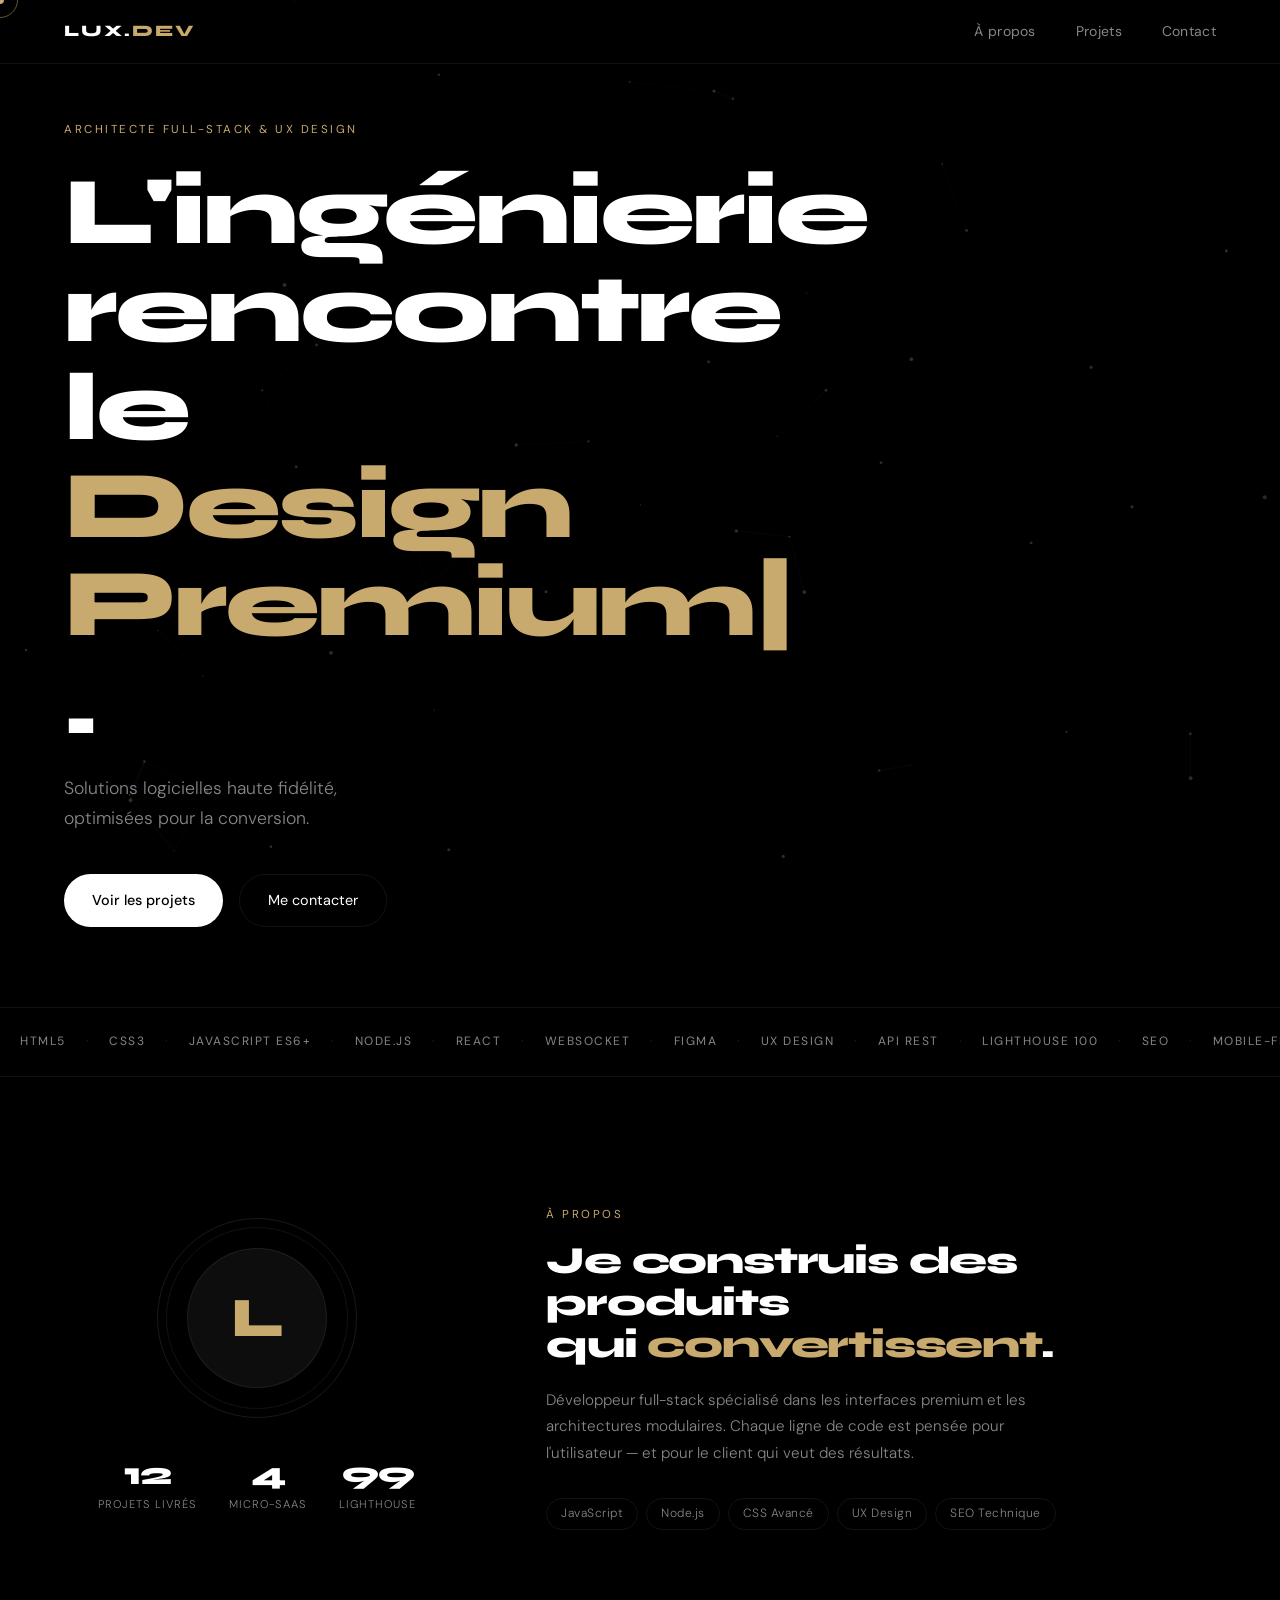
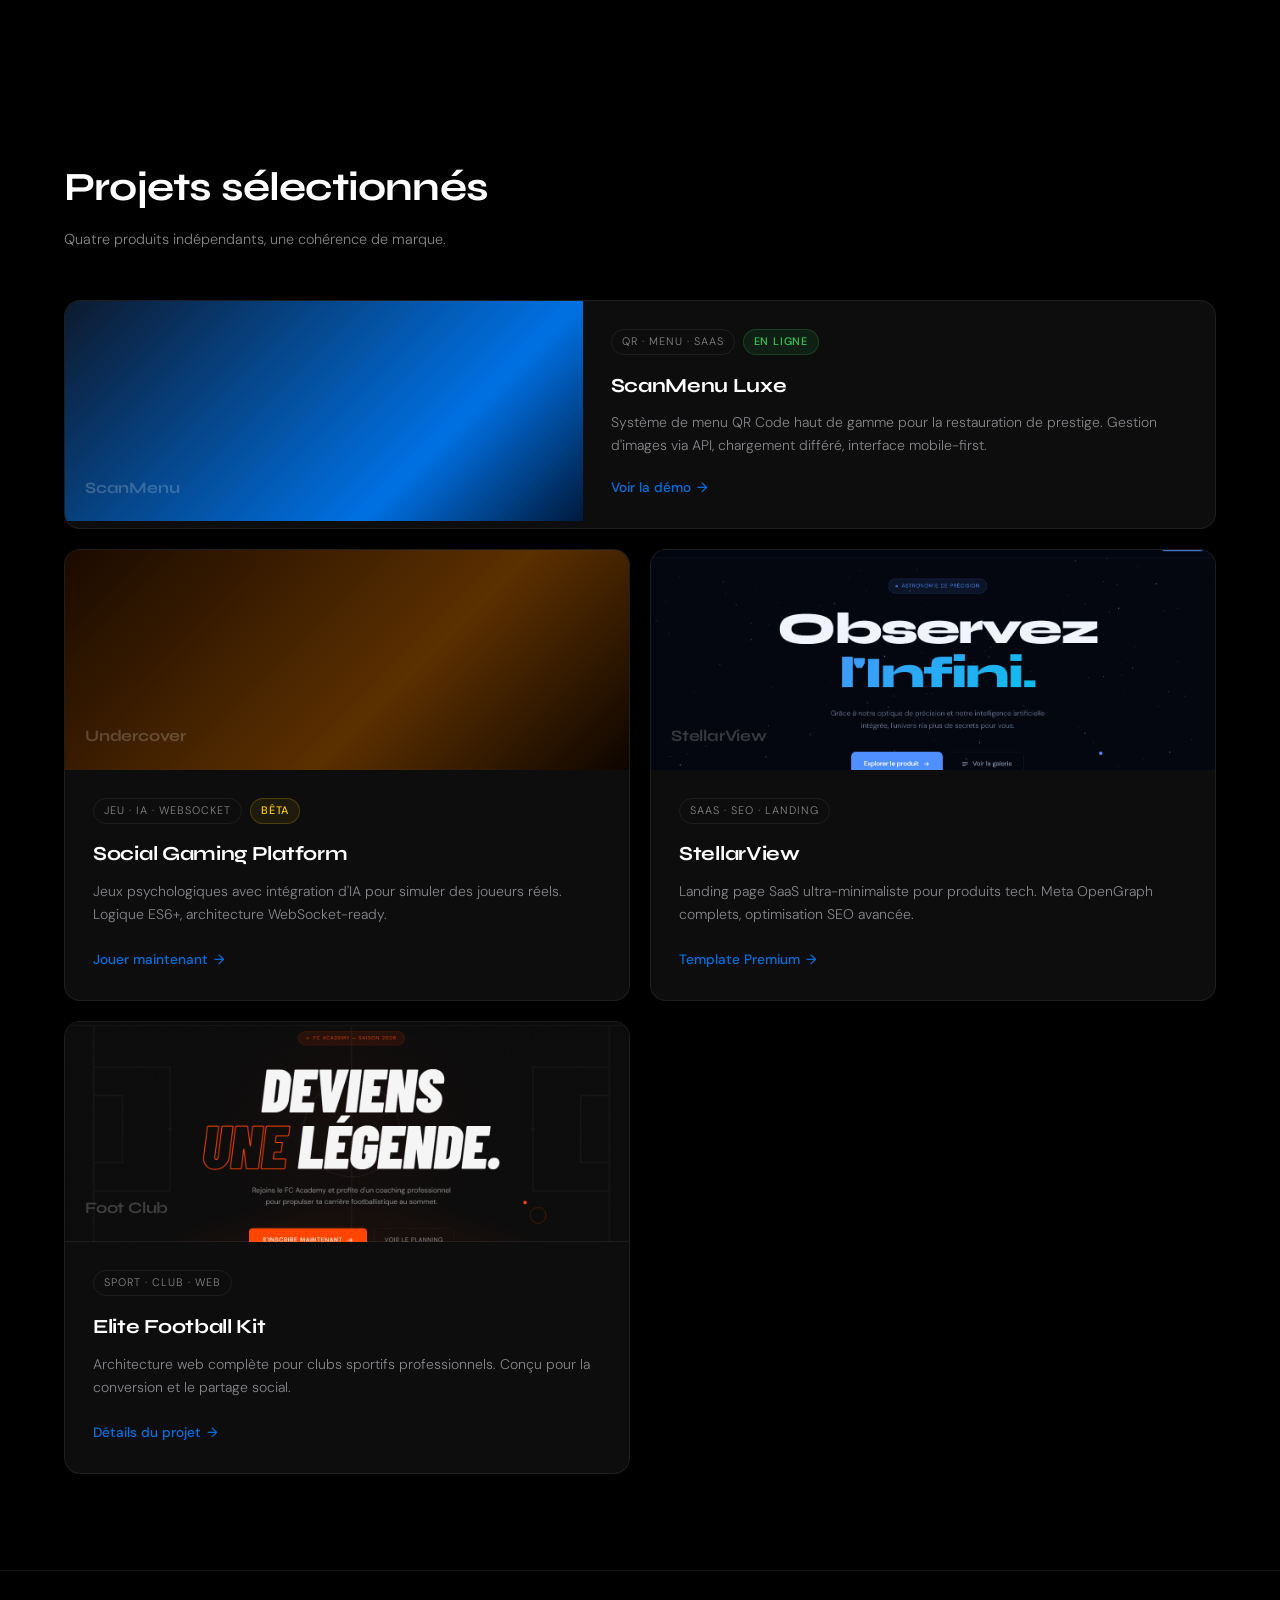
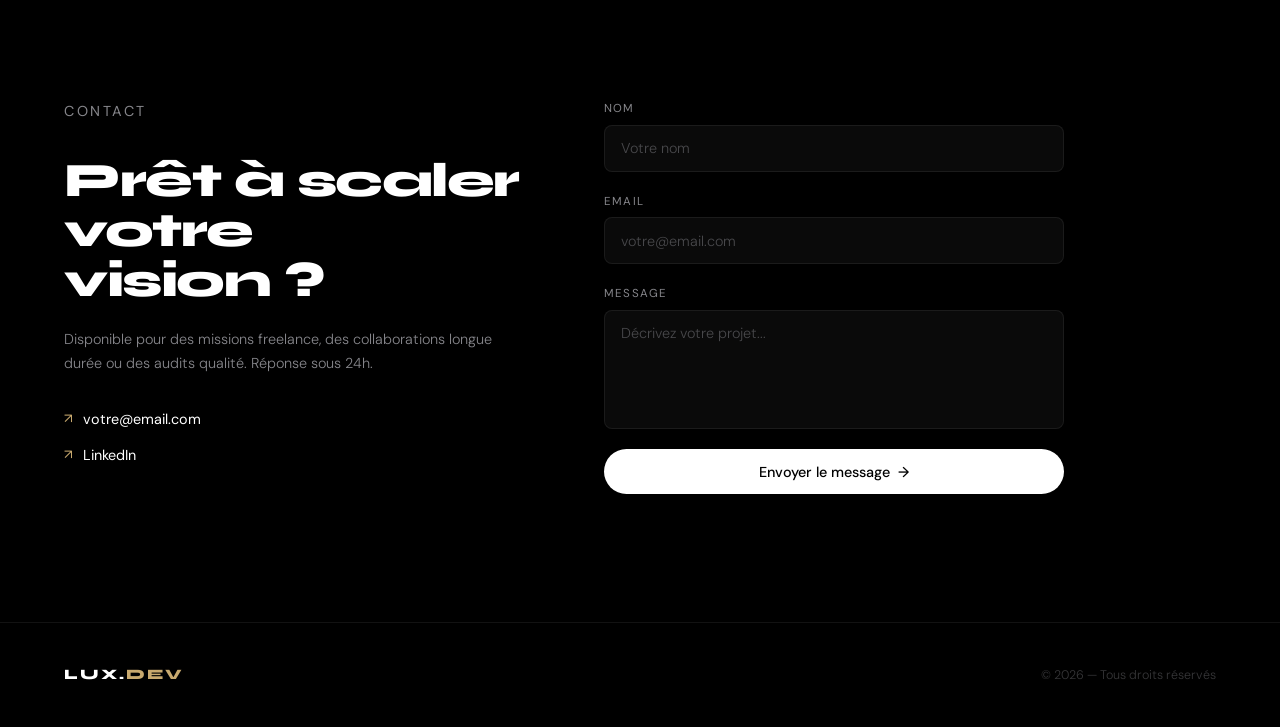
==== commit c0afd816: "modif" ====
--- a/projects/portfolio/index.html
+++ b/projects/portfolio/index.html
@@ -11,6 +11,7 @@
     <link rel="stylesheet" href="style.css">
     <link rel="preconnect" href="https://fonts.googleapis.com">
     <link href="https://fonts.googleapis.com/css2?family=Syne:wght@400;600;700;800&family=DM+Sans:ital,wght@0,300;0,400;0,500;1,300&display=swap" rel="stylesheet">
+    <link rel="icon" type="image/png"  href="/projects/portfolio/assets/img/portfolio-logo.png">
 </head>
 <body>
 
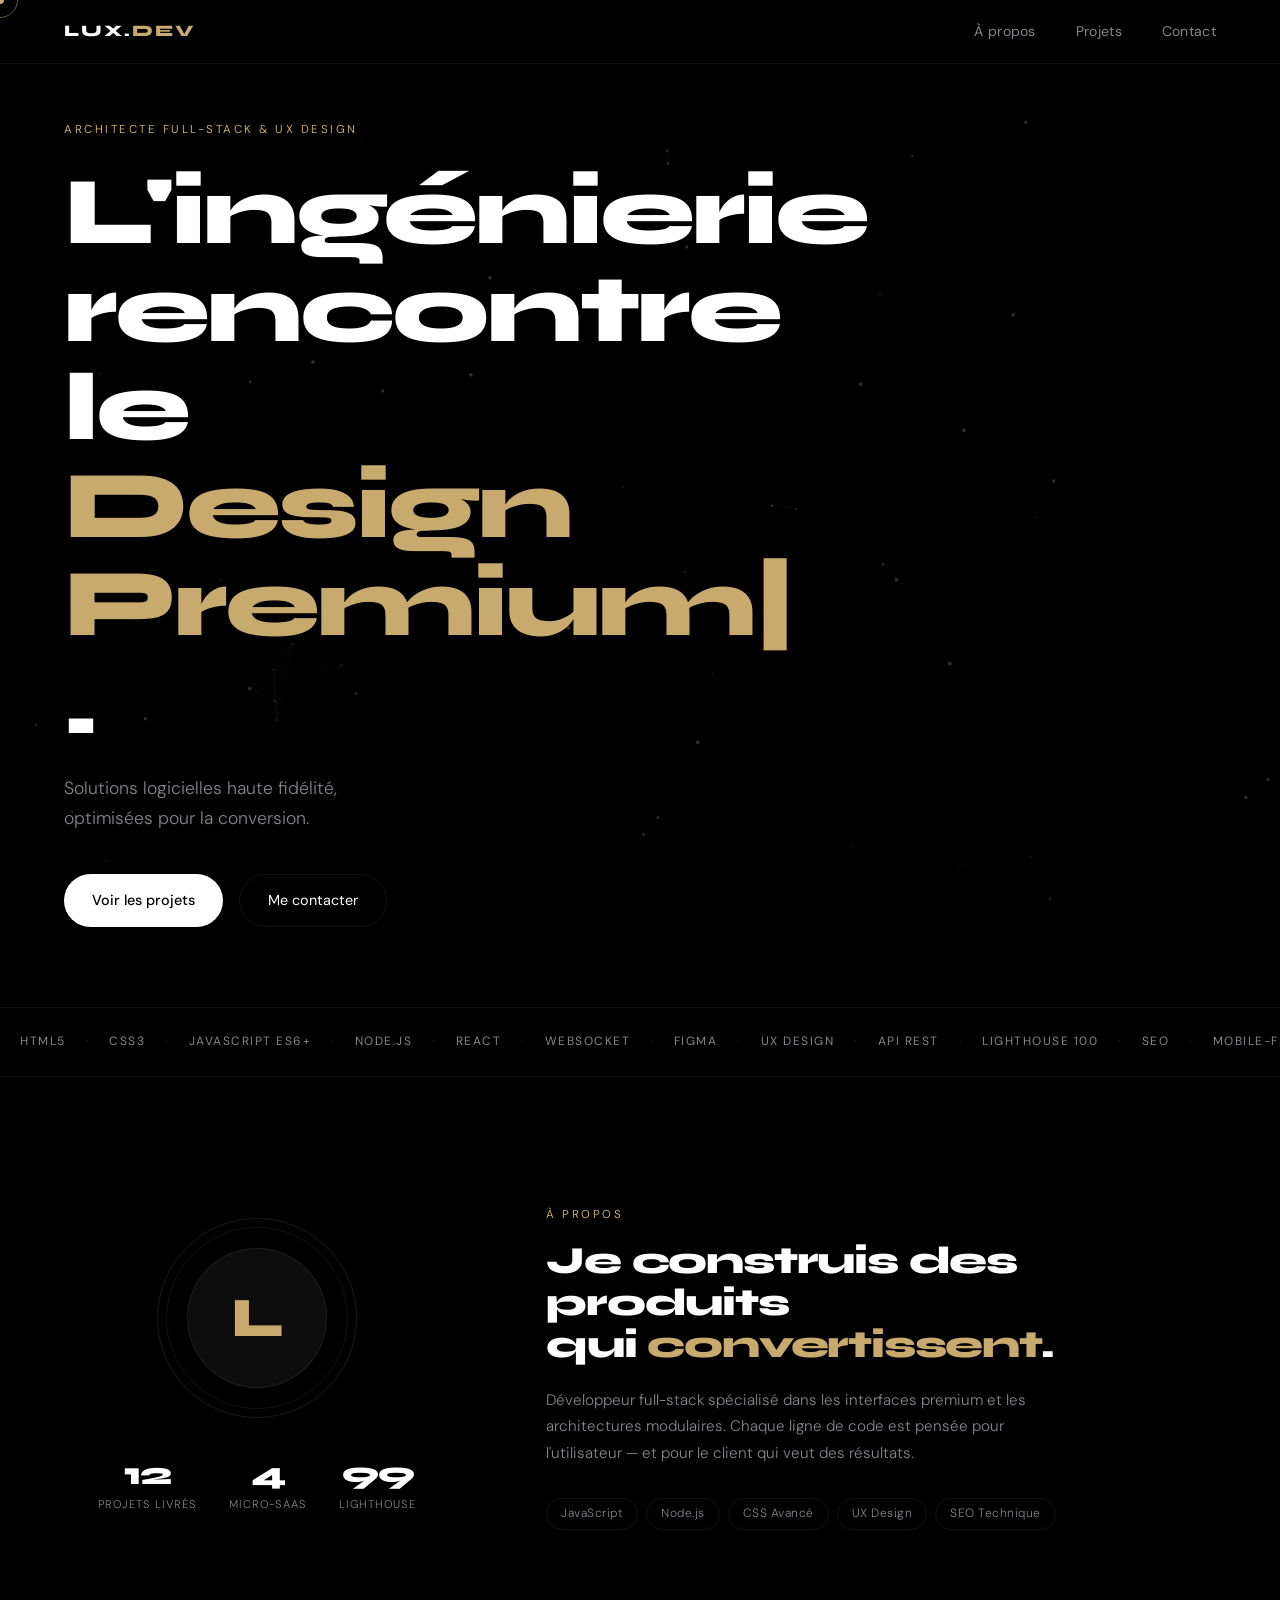
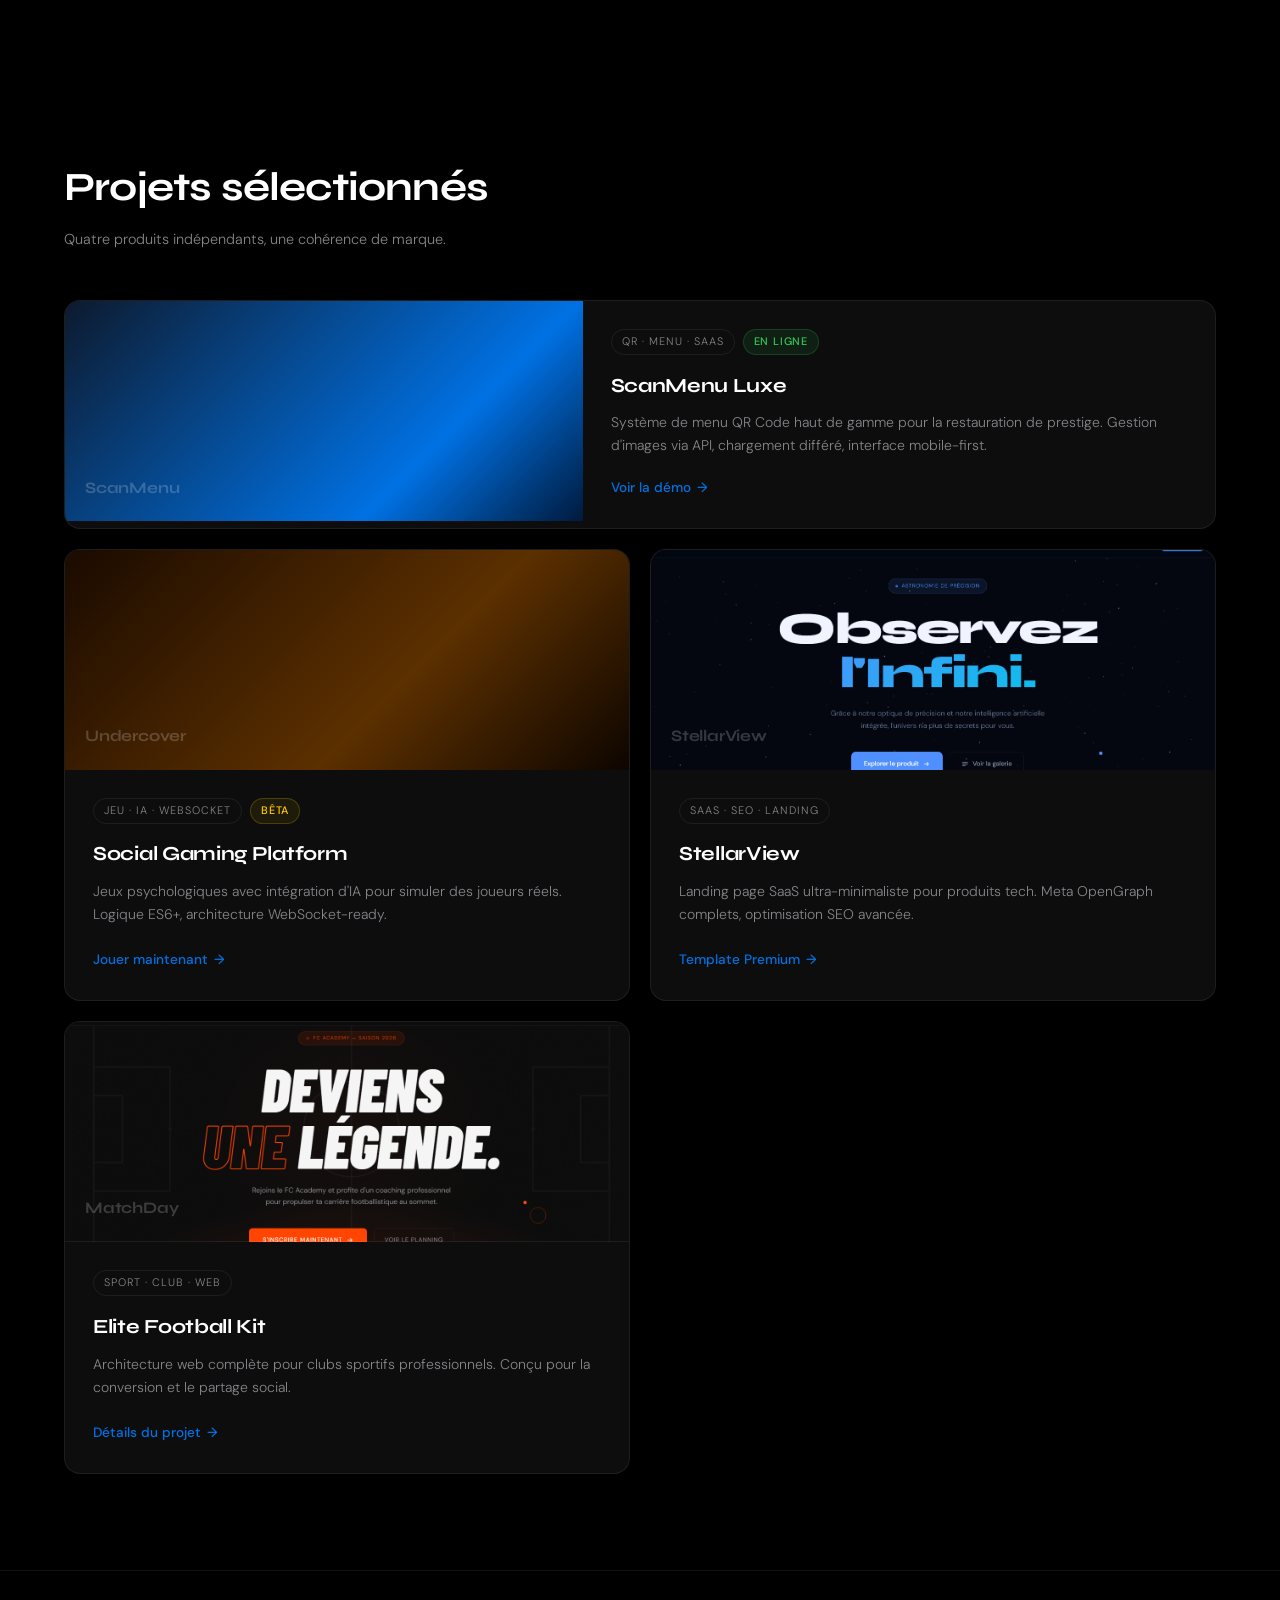
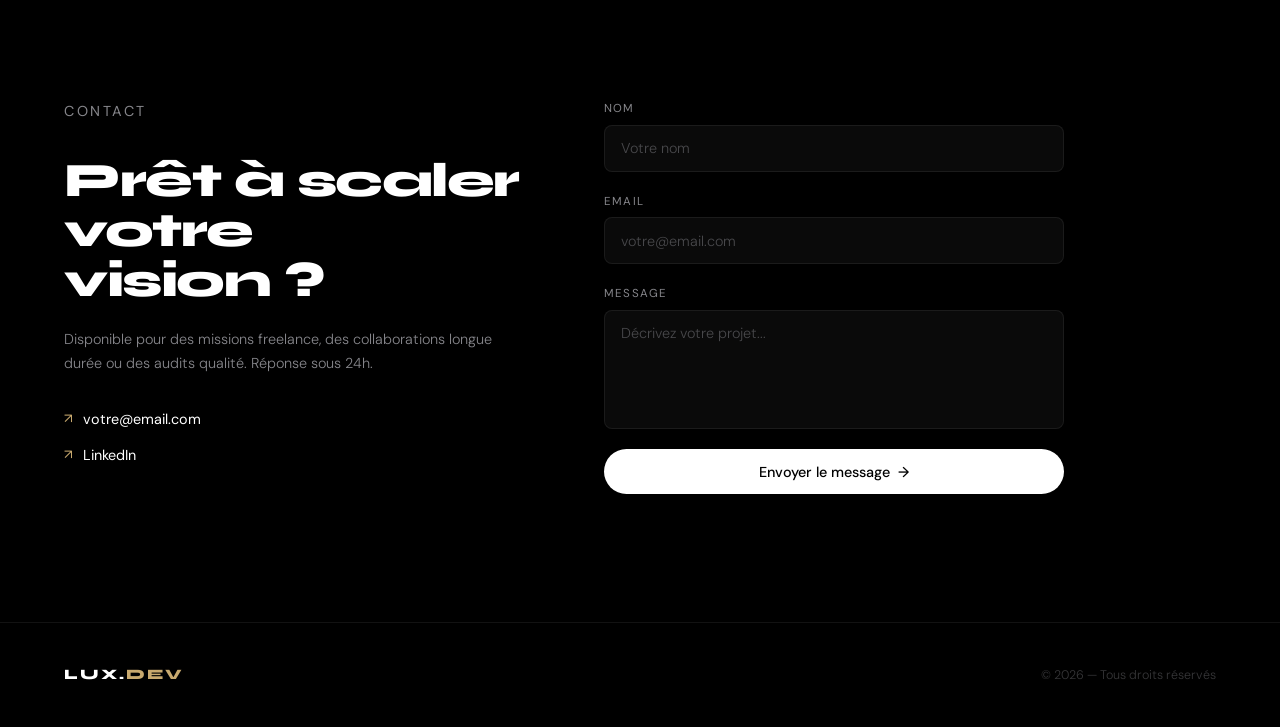
==== commit f2389e70: "update navbar for mobile" ====
--- a/projects/portfolio/index.html
+++ b/projects/portfolio/index.html
@@ -207,7 +207,7 @@
             <article class="project-card reveal-up delay-3 tilt-card">
                 <div class="project-visual" aria-hidden="true">
                     <div class="visual-inner foot-bg">
-                        <span class="visual-label">Foot Club</span>
+                        <span class="visual-label">MatchDay</span>
                         <div class="visual-shine"></div>
                     </div>
                 </div>
